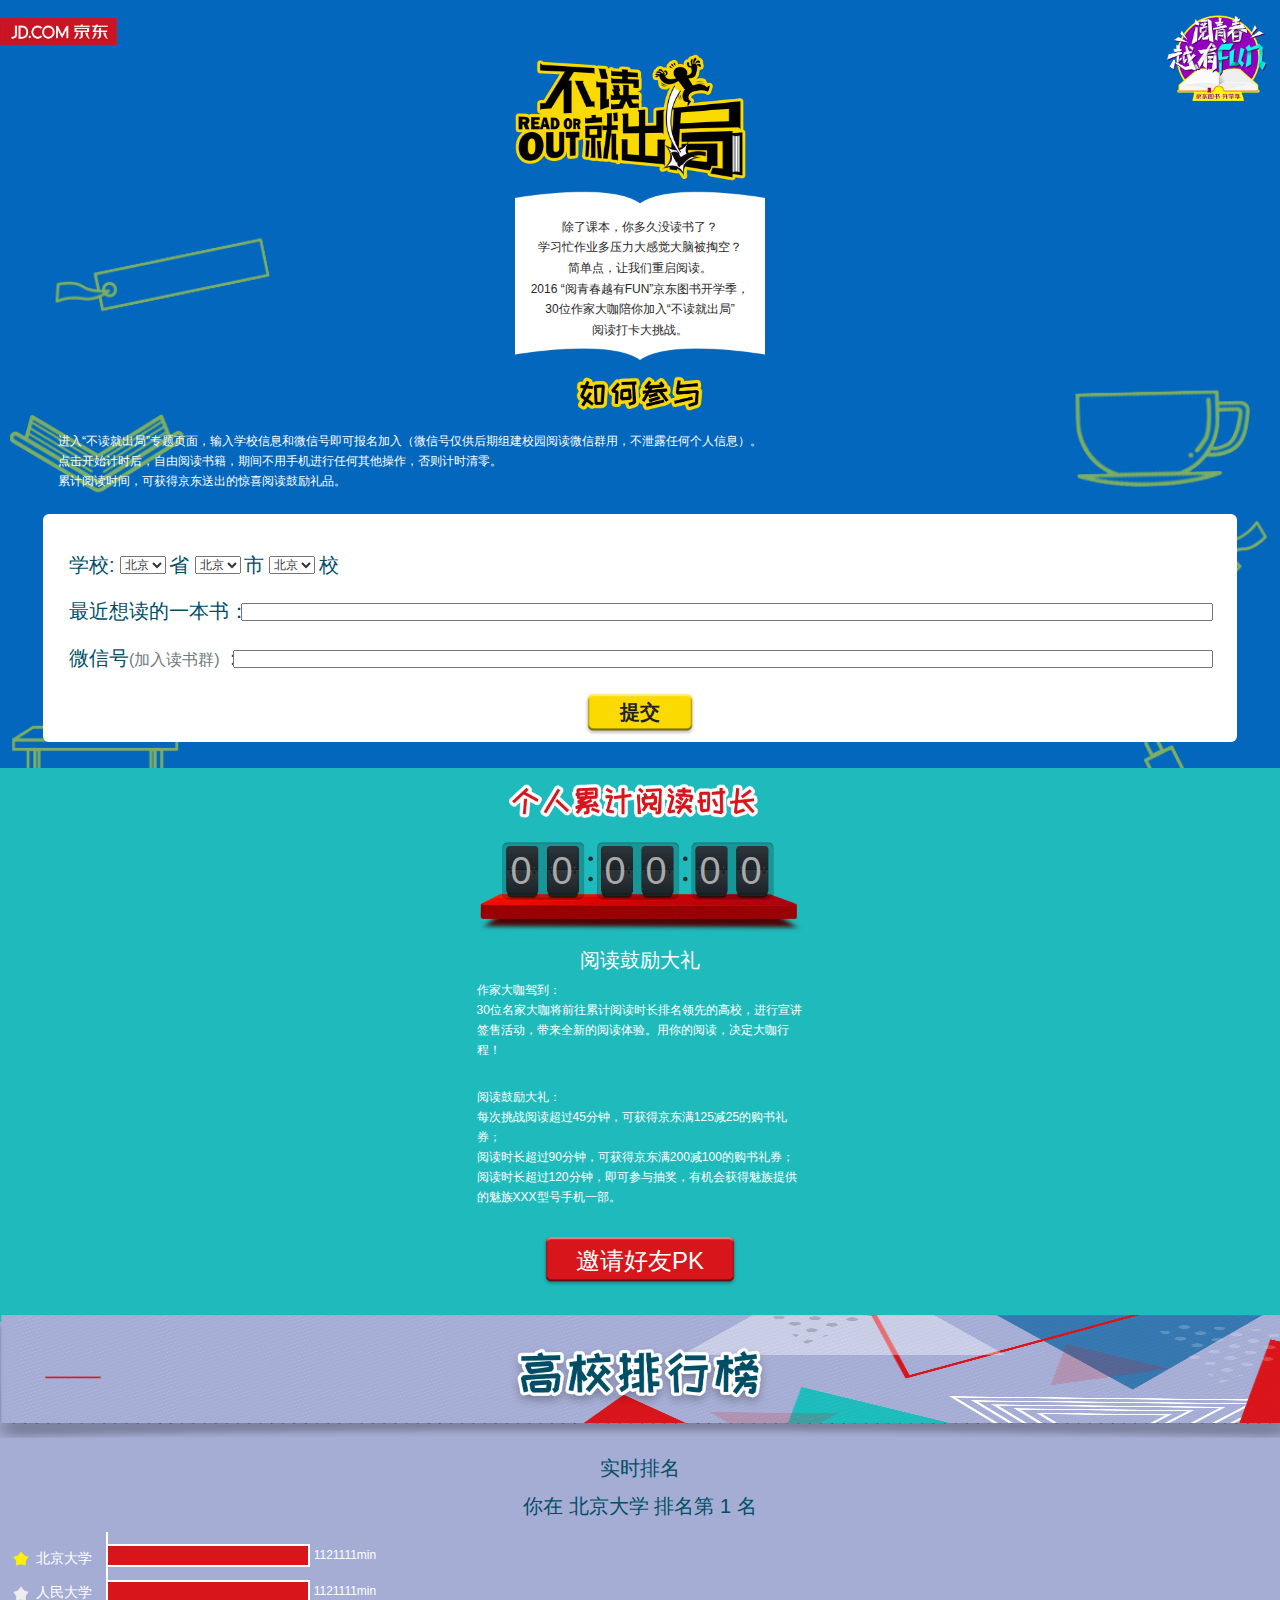
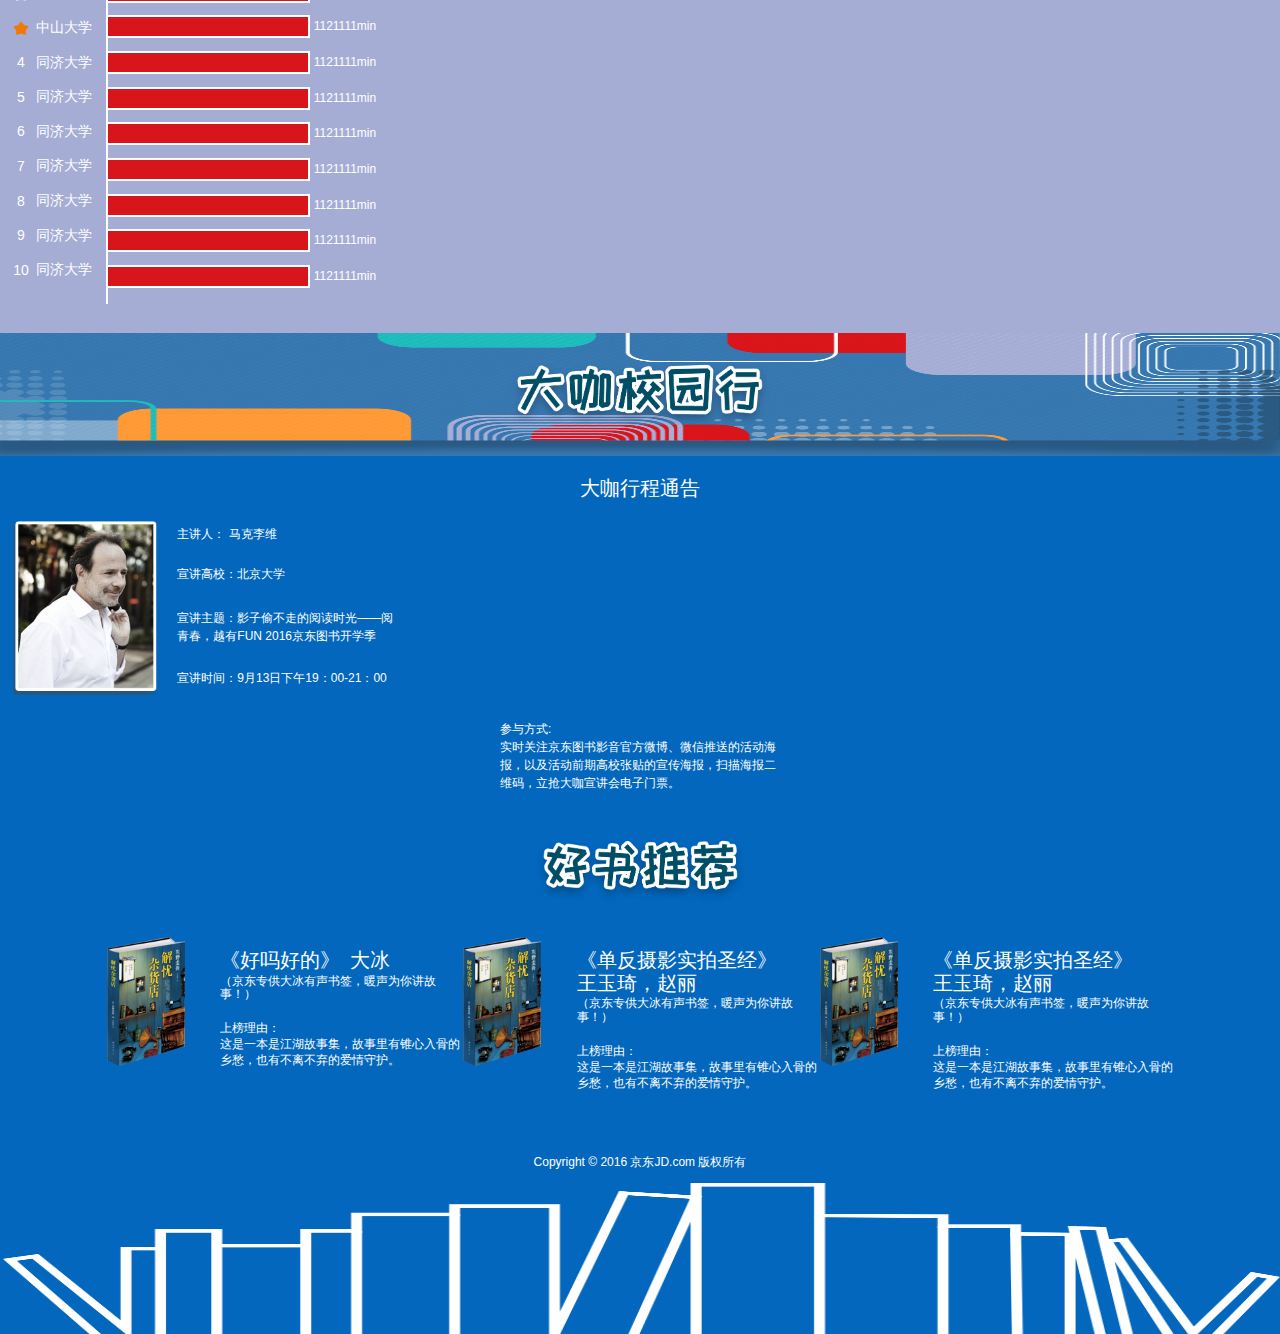
==== index2.html @ 6d3ac254 "fix: px2em." ====
<!DOCTYPE HTML>
<html>
<head>
    <meta http-equiv="Content-Type" content="text/html; charset=utf-8" />
    <meta name="viewport" content="width=device-width,height=device-height,inital-scale=1.0,maximum-scale=1.0,user-scalable=no;">
<title></title>
<link rel="stylesheet" type="text/css" charset="utf-8" href="./lib/reset.css" />
<link rel="stylesheet" type="text/css" charset="utf-8" href="./css/global.css" />
<link rel="stylesheet" type="text/css" charset="utf-8" href="./css/index.css" />
</head>
<body>
    <div class="content" id="index">
        <div class="index">
            <div class="first">
                <div class="logo"></div>
                <div class="right-logo"></div>
                <div class="index-center">
                    <div class="center-logo"></div>
                    <div class="center-book">
                        <p class="center-book-text first">除了课本，你多久没读书了？</p>
                        <p class="center-book-text">学习忙作业多压力大感觉大脑被掏空？</p>
                        <p class="center-book-text">简单点，让我们重启阅读。</p>
                        <p class="center-book-text">2016 “阅青春越有FUN”京东图书开学季，</p>
                        <p class="center-book-text">30位作家大咖陪你加入“不读就出局”</p>
                        <p class="center-book-text">阅读打卡大挑战。</p>
                    </p>
                </div>
                <div class="center-join"></div>
            </div>
            <div class="join">
                <p class="join-text">进入“不读就出局”专题页面，输入学校信息和微信号即可报名加入（微信号仅供后期组建校园阅读微信群用，不泄露任何个人信息）。</p>
                <p class="join-text">点击开始计时后，自由阅读书籍，期间不用手机进行任何其他操作，否则计时清零。</p>
                <p class="join-text">累计阅读时间，可获得京东送出的惊喜阅读鼓励礼品。</p>
                <div class="join-context">
                    <div class="context-submit">
                        <div class="submit-school">
                            <span class="text">学校:</span>
                            <select id="" name="">
                                <option value="">北京</option>
                            </select>
                            <span class="text">省</span>
                            <select id="" name="">
                                <option value="">北京</option>
                            </select>
                            <span class="text">市</span>
                            <select id="" name="">
                                <option value="">北京</option>
                            </select>
                            <span class="text">校</span>
                        </div>
                        <div class="recent-book">
                            <span class="text">最近想读的一本书：</span>
                            <span class="auto-input">
                                <input class="auto" type="text" />
                            </span>
                        </div>
                        <div class="wechat">
                            <span class="text">微信号<span class="text-min">(加入读书群)</span></span>
                            <span class="text">：</span>
                            <span class="auto-input">
                                <input class="auto" type="text" />
                            </span>
                        </div>
                        <div class="submit-button">提交</div>
                    </div>
                    <div class="context-start">
                        <div class="start-icon">开</br>始</div>
                        <div class="start-time">
                            <span class="start-hour">00</span>:<span class="start-min">00</span>:<span class="start-sec">00</span>
                        </div>
                    </div>
                    <div class="context-over">
                        <div class="over-title">您已挑战了<span class="over-time">60</span>min，收下京东送出的大礼券吧！</div>
                        <div class="over-gift">
                            <img src="./images/gift.png" alt="" class="gift-img" />
                        </div>
                    </div>
                </div>
            </div>
        </div>
        <div class="person-time">
            <div class="time-logo">
                <span class="time-hour-1">0</span>
                <span class="time-hour-2">0</span>
                <span class="time-min-1">0</span>
                <span class="time-min-2">0</span>
                <span class="time-sec-1">0</span>
                <span class="time-sec-2">0</span>
            </div>
            <div class="time-rule">
                <p class="rule-title">阅读鼓励大礼</p>
                <div class="rule-con">
                    <p class="rule-text">作家大咖驾到：</p>
                    <p class="rule-text">30位名家大咖将前往累计阅读时长排名领先的高校，进行宣讲签售活动，带来全新的阅读体验。用你的阅读，决定大咖行程！</p>
                    <p class="rule-text offset">阅读鼓励大礼：</p>
                    <p class="rule-text">每次挑战阅读超过45分钟，可获得京东满125减25的购书礼券；</p>
                    <p class="rule-text">阅读时长超过90分钟，可获得京东满200减100的购书礼券；</p>
                    <p class="rule-text">阅读时长超过120分钟，即可参与抽奖，有机会获得魅族提供的魅族XXX型号手机一部。</p>
                </div>
                <div class="invite">
                    邀请好友PK
                </div>
            </div>
        </div>
        <div class="school-rank">
            <div class="rank-header">
                <div class="rank-header-text"></div>
            </div>
            <div class="rank-report">
                <p class="report-title">实时排名</p>
                <p class="report-rank">
                    你在
                    <span class="school">北京大学</span>
                    排名第
                    <span class="rank">1</span>
                    名
                </p>
            </div>
            <div class="rank-graph">
                <div class="rank-school-names">
                    <div class="rank-school-name">
                        <span class="rank-fir ranks"></span>
                        <span class="rank-school">北京大学</span>
                    </div>
                    <div class="rank-school-name">
                        <span class="rank-sec ranks"></span>
                        <span class="rank-school">人民大学</span>
                    </div>
                    <div class="rank-school-name">
                        <span class="rank-thr ranks"></span>
                        <span class="rank-school">中山大学</span>
                    </div>
                    <div class="rank-school-name">
                        <span class="rank-num ranks">4</span>
                        <span class="rank-school">同济大学</span>
                    </div>
                    <div class="rank-school-name">
                        <span class="rank-num ranks">5</span>
                        <span class="rank-school">同济大学</span>
                    </div>
                    <div class="rank-school-name">
                        <span class="rank-num ranks">6</span>
                        <span class="rank-school">同济大学</span>
                    </div>
                    <div class="rank-school-name">
                        <span class="rank-num ranks">7</span>
                        <span class="rank-school">同济大学</span>
                    </div>
                    <div class="rank-school-name">
                        <span class="rank-num ranks">8</span>
                        <span class="rank-school">同济大学</span>
                    </div>
                    <div class="rank-school-name">
                        <span class="rank-num ranks">9</span>
                        <span class="rank-school">同济大学</span>
                    </div>
                    <div class="rank-school-name">
                        <span class="rank-num ranks">10</span>
                        <span class="rank-school">同济大学</span>
                    </div>
                </div>
                <div class="rank-school-mins">
                    <div class="rank-school-min">
                        <div class="rank-school-progress rank-school-progress-1"></div>
                        <div class="rank-school-minutes">
                            <span class="text">1121111</span>min
                        </div>
                    </div>
                    <div class="rank-school-min">
                        <div class="rank-school-progress rank-school-progress-1"></div>
                        <div class="rank-school-minutes">
                            <span class="text">1121111</span>min
                        </div>
                    </div>
                    <div class="rank-school-min">
                        <div class="rank-school-progress rank-school-progress-1"></div>
                        <div class="rank-school-minutes">
                            <span class="text">1121111</span>min
                        </div>
                    </div>
                    <div class="rank-school-min">
                        <div class="rank-school-progress rank-school-progress-1"></div>
                        <div class="rank-school-minutes">
                            <span class="text">1121111</span>min
                        </div>
                    </div>
                    <div class="rank-school-min">
                        <div class="rank-school-progress rank-school-progress-1"></div>
                        <div class="rank-school-minutes">
                            <span class="text">1121111</span>min
                        </div>
                    </div>
                    <div class="rank-school-min">
                        <div class="rank-school-progress rank-school-progress-1"></div>
                        <div class="rank-school-minutes">
                            <span class="text">1121111</span>min
                        </div>
                    </div>
                    <div class="rank-school-min">
                        <div class="rank-school-progress rank-school-progress-1"></div>
                        <div class="rank-school-minutes">
                            <span class="text">1121111</span>min
                        </div>
                    </div>
                    <div class="rank-school-min">
                        <div class="rank-school-progress rank-school-progress-1"></div>
                        <div class="rank-school-minutes">
                            <span class="text">1121111</span>min
                        </div>
                    </div>
                    <div class="rank-school-min">
                        <div class="rank-school-progress rank-school-progress-1"></div>
                        <div class="rank-school-minutes">
                            <span class="text">1121111</span>min
                        </div>
                    </div>
                    <div class="rank-school-min">
                        <div class="rank-school-progress rank-school-progress-1"></div>
                        <div class="rank-school-minutes">
                            <span class="text">1121111</span>min
                        </div>
                    </div>
                </div>
            </div>
        </div>
        <div class="school-travel">
            <div class="travel-header">
                <div class="travel-header-text"></div>
            </div>
            <div class="high-up">
                <div class="high-up-title">大咖行程通告</div>
                <div class="high-up-context">
                    <div class="high-up-img">
                        <img src="./images/pic.png" alt="" class="high-up-pic" />
                    </div>
                    <div class="high-up-ind">
                        <p class="high-up-host high-up-p"> 主讲人： <span class="ind-host">马克李维</span></p>
                        <p class="high-up-place high-up-p">宣讲高校：<span class="ind-place">北京大学</span></p>
                        <p class="high-up-topic high-up-p">宣讲主题：<span class="ind-topic">影子偷不走的阅读时光——阅青春，越有FUN  2016京东图书开学季</span></p>
                        <p class="high-up-time high-up-p">宣讲时间：<span class="ind-time">9月13日下午19：00-21：00</span></p>
                    </div>
                </div>
                <div class="high-up-join">
                    <p class="join-way">参与方式:</p>
                    <p class="join-way">实时关注京东图书影音官方微博、微信推送的活动海报，以及活动前期高校张贴的宣传海报，扫描海报二维码，立抢大咖宣讲会电子门票。</p>
                </div>
            </div>
            <div class="book-recommand">
                <div class="book-recommand-header"></div>
                <a href="javascript:void(0)" class="book-recommand-books">
                    <div class="books-pic">
                        <img src="./images/books.png" alt="" class="books-images" />
                    </div>
                    <div class="books-text">
                        <p class="books-title"><span class="title-name">《好吗好的》</span><span class="author">大冰</span></p>
                        <p class="books-tip">（京东专供大冰有声书签，暖声为你讲故事！）</p>
                        <p class="books-rank">上榜理由：</p>
                        <p class="books-rank-exc">这是一本是江湖故事集，故事里有锥心入骨的乡愁，也有不离不弃的爱情守护。</p>
                    </div>
                </a>
                <a href="javascript:void(0)" class="book-recommand-books">
                    <div class="books-pic">
                        <img src="./images/books.png" alt="" class="books-images" />
                    </div>
                    <div class="books-text">
                        <p class="books-title"><span class="title-name">《单反摄影实拍圣经》</span><span class="author">王玉琦，赵丽</span></p>
                        <p class="books-tip">（京东专供大冰有声书签，暖声为你讲故事！）</p>
                        <p class="books-rank">上榜理由：</p>
                        <p class="books-rank-exc">这是一本是江湖故事集，故事里有锥心入骨的乡愁，也有不离不弃的爱情守护。</p>
                    </div>
                </a>
                <a href="javascript:void(0)" class="book-recommand-books">
                    <div class="books-pic">
                        <img src="./images/books.png" alt="" class="books-images" />
                    </div>
                    <div class="books-text">
                        <p class="books-title"><span class="title-name">《单反摄影实拍圣经》</span><span class="author">王玉琦，赵丽</span></p>
                        <p class="books-tip">（京东专供大冰有声书签，暖声为你讲故事！）</p>
                        <p class="books-rank">上榜理由：</p>
                        <p class="books-rank-exc">这是一本是江湖故事集，故事里有锥心入骨的乡愁，也有不离不弃的爱情守护。</p>
                    </div>
                </a>
            </div>
            <div class="foot">
                <p class="foot-copyright">Copyright © 2016  京东JD.com 版权所有</p>
                <div class="foot-back"></div>
            </div>
        </div>
    </div>


<script type="text/javascript" charset="utf-8" src="./lib/zepto.min.js"></script>
<script type="text/javascript" charset="utf-8" src="./lib/sea.js"></script>
<script type="text/javascript">
seajs.config({
    charset: 'utf-8',
    timeout: 20000,
    debug: 2
});
seajs.use([
    './js/index.js'
]);
</script>
</body>
</html>
---- css/global.css ----
#index {
    font-family: "Helvetica";
    font-family: 黑体-简;
}
---- css/index.css ----
.index {
    width: 100%;
    min-height: 100%;
    background-color: #0267bd;
}
.index .first {
    width: 100%;
    overflow: hidden;
    background: url('../images/background.png') no-repeat;
    background-size: 100% auto;
    background-position: 9px 26px;
}
.index .first .logo {
    width: 117.333333px;
    height: 27px;
    background: url('../images/logo.png') no-repeat;
    background-size: 117.333333px 27px;
    float: left;
    margin: 18px 0 0 0;
}
.index .first .index-center {
    width: 250px;
    margin: 54px auto 0;
}
.first .index-center .center-logo {
    width: 231.333333px;
    height: 126.666667px;
    background: url('../images/title.png') no-repeat;
    background-size: 231.333333px 126.6666667px;
}
.first .index-center .center-book {
    width: 250px;
    height: 179px;
    background: url('../images/book.png') no-repeat;
    background-size: 250px 179px;
    overflow: hidden;
}
.first .index-center .center-book .center-book-text {
    margin: 7px 0 0 0;
    color: #272727;
    text-align: center;
}
.first .index-center .center-book .center-book-text.first {
    margin: 40px 0 0 0;
}
.index .first .center-join {
    width: 127.333333px;
    height: 35px;
    background: url('../images/join.png') no-repeat;
    background-size: 127.333333px 35px;
    margin: 16px auto 0;
}
.index .first .right-logo {
    width: 103.333333px;
    height: 88.333333px;
    background: url('../images/top-right.png') no-repeat;
    background-size: 103.333333px 88.333333px;
    float: right;
    margin: 13px 10px 0 0;
}
.index .join {
    width: 100%;
    padding: 20px 43px 26px;
    -webkit-box-sizing: border-box;
    box-sizing: border-box;
}
.index .join .join-text {
    color: #fff;
    padding: 0 0 0 15px;
    line-height: 20px;
}
.index .join .join-context {
    width: 100%;
    height: 228.333333px;
    margin: 23px 0 0 0;
    border-radius: 6px;
    background-color: #fff;
    overflow: hidden;
}
.index .join .join-context .context-submit {
    padding: 40px 26px 0;
}
.join-context .context-submit .submit-school {
}
.join-context .context-submit .submit-school .text,
.join-context .context-submit .recent-book .text,
.join-context .context-submit .wechat .text {
    color: #004e66;
    font-size: 20px;
}
.join-context .context-submit .submit-school select {
    vertical-align: 3px;
    margin: 0 0 0 2px;
}
.join-context .context-submit .auto-input {
    width: 100%;
    display: inline-block;
    margin: 0 0 0 -185px;
    padding: 0 0 0 174px;
    -webkit-box-sizing: border-box;
    box-sizing: border-box;
}
.join-context .context-submit .auto {
    width: 100%;
    vertical-align: 3px;
}
.join-context .context-submit .wechat .text-min {
    color: #6f7a7d;
    font-size: 16px;
}
.join-context .context-submit .wechat .auto-input {
    margin: 0 0 0 -179px;
    padding: 0 0 0 166px;
}
.join-context .context-submit .recent-book {
    margin: 24px 0 0 0;
}
.join-context .context-submit .wechat {
    margin: 24px 0 0 0;
}
.join-context .context-submit .submit-button {
    width: 114.333333px;
    height: 46.333333px;
    margin: 21px auto 0;
    background: url('../images/submit-info-button.png') no-repeat;
    background-size: 114.333333px 46.333333px;
    text-align: center;
    line-height: 42px;
    font-size: 20px;
    font-weight: bold;
    color: #202020;
}
.index .join .join-context .context-start {
    padding: 40px 26px 0;
    display: none;
}
.index .join .join-context .context-start .start-icon {
    width: 117.6666667px;
    height: 117.6666667px;
    background: url('../images/circle.png') no-repeat;
    background-size: 100% 100%;
    margin: 0 auto;
    padding: 22px 0 0 0;
    text-align: center;
    color: #fff;
    font-size: 34px;
    -webkit-box-sizing: border-box;
    box-sizing: border-box;
}
.index .join .join-context .context-start .start-time {
    color: #d7151a;
    font-size: 32px;
    margin: 14px auto 0;
    text-align: center;
}
.index .join .join-context .context-over {
    height: 168px;
    margin: 30px 54px;
    background-color: #ff9b37;
    border-radius: 5px;
    -webkit-box-sizing: border-box;
    box-sizing: border-box;
    box-shadow: 1px 3px 10px 2px #ccc;
    -webkit-box-shadow: 1px 3px 10px 2px #ccc;
    overflow: hidden;
    display: none;
}
.index .join .join-context .context-over .over-title {
    margin: 21px 14px 0;
    color: #fff;
    font-size: 17.333333px;
    text-align: center;
}
.index .join .join-context .context-over .over-gift {
    text-align: center;
    margin: -5px 0 0 0;
}
.index .join .join-context .context-over .over-gift .gift-img {
    width: 178px;
    height: 108.333333px;
}

.person-time {
    width: 100%;
    background-color: #1fbbbc;
    overflow: hidden;
    padding: 0 0 27px 0;
}
.person-time .time-logo {
    width: 327px;
    height: 149.333333px;
    background: url('../images/time.png') no-repeat;
    background-size: 327px 149.333333px;
    margin: 16px auto 0;
    position: relative;
}
.person-time .time-logo .time-hour-1,
.person-time .time-logo .time-hour-2,
.person-time .time-logo .time-min-1,
.person-time .time-logo .time-min-2,
.person-time .time-logo .time-sec-1,
.person-time .time-logo .time-sec-2 {
    font-size: 38px;
    color: #a9a9a9;
    position: absolute;
    top: 66px;
}
.person-time .time-logo .time-hour-1 {
    left: 34px;
}
.person-time .time-logo .time-hour-2 {
    left: 75px;
}
.person-time .time-logo .time-min-1 {
    left: 128px;
}
.person-time .time-logo .time-min-2 {
    left: 169px;
}
.person-time .time-logo .time-sec-1 {
    left: 223px;
}
.person-time .time-logo .time-sec-2 {
    left: 264px;
}
.person-time .time-rule {
    width: 327px;
    margin: 16px auto 0;
}
.person-time .time-rule .rule-title {
    font-size: 20px;
    text-align: center;
    margin: 0 0 8px 0;
}
.person-time .time-rule .rule-title,
.person-time .time-rule .rule-con {
    color: #fff;
}
.person-time .time-rule .rule-con .rule-text {
    line-height: 20px;
}
.person-time .time-rule .rule-con .rule-text.offset {
    margin: 27px 0 0 0;
}
.person-time .time-rule .invite {
    width: 198px;
    height: 54.333333px;
    line-height: 54px;
    background: url('../images/submit-button.png') no-repeat;
    background-size: 198px 54.333333px;
    margin: 27px auto 0;
    text-align: center;
    font-size: 24px;
    color: #fff;
}

.school-rank {
    width: 100%;
    background-color: #a6add4;
    padding: 0 0 29px 0;
    overflow: hidden;
}
.school-rank .rank-header {
    width: 100%;
    height: 123px;
    line-height: 123px;
    background: url('../images/second-header.png') no-repeat;
    background-size: 100% 123px;
    text-align: center;
}
.school-rank .rank-header .rank-header-text {
    width: 265.6666667px;
    height: 71.333333px;
    display: inline-block;
    background: url('../images/rank.png') no-repeat;
    background-size: 265.6666667px 71.333333px;
    vertical-align: middle;
}
.school-rank .rank-report {
    width: 100%;
    margin: 19px 0 0 0;
}
.school-rank .rank-report .report-title,
.school-rank .rank-report .report-rank {
    color: #004e66;
    font-size: 20px;
    text-align: center;
}
.school-rank .rank-report .report-title {
}
.school-rank .rank-report .report-rank {
    margin: 15px 0 0 0;
}
.school-rank .rank-graph {
    margin: 14px 0 0 0;
    padding: 0 0 0 13px;
    -webkit-box-sizing: border-box;
    box-sizing: border-box;
}
.school-rank .rank-graph .rank-school-names {
    width: 90px;
    display: inline-block;
}
.school-rank .rank-graph .rank-school-names .rank-school-name {
    margin: 18.6666667px 0 0 0;
}
.school-rank .rank-graph .rank-school-names .rank-school-name .ranks {
    width: 16px;
    height: 14.666667px;
    display: inline-block;
    vertical-align: middle;
    text-align: center;
    color: #fff;
    font-size: 14px;
}
.school-rank .rank-graph .rank-school-names .rank-school-name .rank-fir {
    background: url('../images/first.png') no-repeat;
    background-size: 16px 14.6666667px;
}
.school-rank .rank-graph .rank-school-names .rank-school-name .rank-sec {
    background: url('../images/second.png') no-repeat;
    background-size: 16px 14.6666667px;
}
.school-rank .rank-graph .rank-school-names .rank-school-name .rank-thr {
    background: url('../images/third.png') no-repeat;
    background-size: 16px 14.6666667px;
}
.school-rank .rank-graph .rank-school-names .rank-school-name .rank-school {
    color: #fff;
    font-size: 14px;
    margin: 0 0 0 4px;
    vertical-align: middle;
}
.school-rank .rank-graph .rank-school-mins {
    height: 100%;
    display: inline-block;
    border-left: 2px solid #fff;
    vertical-align: top;
}
.school-rank .rank-graph .rank-school-mins .rank-school-min {
    margin: 9px 0 0 0;
}
.school-rank .rank-graph .rank-school-mins .rank-school-min:nth-child(1) {
    margin: 12px 0 0 0;
}
.school-rank .rank-graph .rank-school-mins .rank-school-min:nth-child(10) {
    margin: 9px 0 12px 0;
}
.school-rank .rank-graph .rank-school-mins .rank-school-min .rank-school-progress {
    height: 19px;
    border: 2px solid #fff;
    border-width: 2px 2px 2px 0;
    display: inline-block;
}
.school-rank .rank-graph .rank-school-mins .rank-school-min .rank-school-progress-1 {
    width: 200px;
    background-color: #d7151a;
}
.school-rank .rank-graph .rank-school-mins .rank-school-min .rank-school-minutes {
    color: #fff;
    display: inline-block;
    vertical-align: 8px;
}

.school-travel {
    width: 100%:
    background-color: #3777af;
    overflow: hidden;
}
.school-travel .travel-header {
    width: 100%;
    height: 123px;
    line-height: 123px;
    background: url('../images/third-header.png') no-repeat;
    background-size: 100% 123px;
    text-align: center;
}
.school-travel .travel-header .travel-header-text {
    width: 265.6666667px;
    height: 71.333333px;
    display: inline-block;
    background: url('../images/school.png') no-repeat;
    background-size: 265.6666667px 71.333333px;
    vertical-align: middle;
}
.school-travel .high-up {
    width: 100%;
    padding: 21px 13px 0;
    -webkit-box-sizing: border-box;
    box-sizing: border-box;
}
.school-travel .high-up .high-up-title {
    color: #fff;
    font-size: 20px;
    text-align: center;
}
.school-travel .high-up .high-up-context {
    margin: 21px 0 0 0;
}
.school-travel .high-up .high-up-context .high-up-img {
    display: inline-block;
}
.school-travel .high-up .high-up-context .high-up-img .high-up-pic {
    width: 144px;
    height: 174px;
}
.school-travel .high-up .high-up-context .high-up-ind {
    width: 220px;
    display: inline-block;
    margin: 0 0 0 17px;
    vertical-align: top;
}
.school-travel .high-up .high-up-context .high-up-ind .high-up-p {
    color: #fff;
    font-size: 12px;
}
.school-travel .high-up .high-up-context .high-up-ind .high-up-host {
    margin: 7px 0 0 0;
}
.school-travel .high-up .high-up-context .high-up-ind .high-up-place {
    margin: 27px 0 0 0;
}
.school-travel .high-up .high-up-context .high-up-ind .high-up-topic {
    margin: 27px 0 0 0;
    line-height: 18px;
}
.school-travel .high-up .high-up-context .high-up-ind .high-up-time {
    margin: 27px 0 0 0;
}
.school-travel .high-up .high-up-join {
    width: 280px;
    margin: 22px auto 0;
    color: #fff;
    line-height: 18px;
}
.school-travel .high-up .high-up-join .join-way {
    line-height: 18px;
}
.school-travel .book-recommand {
    width: 100%;
    padding: 43px 19px 0;
    -webkit-box-sizing: border-box;
    box-sizing: border-box;
    text-align: center;
}
.school-travel .book-recommand .book-recommand-header {
    width: 215px;
    height: 69.6666667px;
    background: url('../images/recommand.png') no-repeat;
    background-size: 100% 100%;
    margin: 0 auto;
}
.school-travel .book-recommand .book-recommand-books {
    display: inline-block;
    margin: 32px 0 0 0;
}
.school-travel .book-recommand-books .books-pic {
    display: inline-block;
}
.school-travel .book-recommand-books .books-pic .books-images {
    width: 78px;
    height: 129.333333px;
}
.school-travel .book-recommand-books .books-text {
    width: 240px;
    margin: 12px 0 0 32px;
    color: #fff;
    display: inline-block;
    vertical-align: top;
    text-align: left;
}
.school-travel .book-recommand-books .books-text .books-title {
    font-size: 20px;
}
.school-travel .book-recommand-books .books-text .books-title .title-name {
    margin: 0 10px 0 0;
}
.school-travel .book-recommand-books .books-text .books-title .author {
    display: inline-block;
}
.school-travel .book-recommand-books .books-text .books-tip {
    margin: 3px 0 0 0;
    font-size: 12px;
}
.school-travel .book-recommand-books .books-text .books-rank {
    margin: 18px 0 0 0;
    font-size: 12px;
    line-height: 16px;
}
.school-travel .book-recommand-books .books-text .books-rank-exc {
    font-size: 12px;
    line-height: 16px;
}

.school-travel .foot {
    width: 100%;
    margin: 65px 0 0 0;
}
.school-travel .foot .foot-copyright {
    font-size: 12px;
    color: #fff;
    text-align: center;
}
.school-travel .foot .foot-back {
    width: 100%;
    height: 150.6666667px;
    margin: 14px 0 0 0;
    background: url('../images/footer.png') no-repeat;
    background-size: 100% 100%;
}
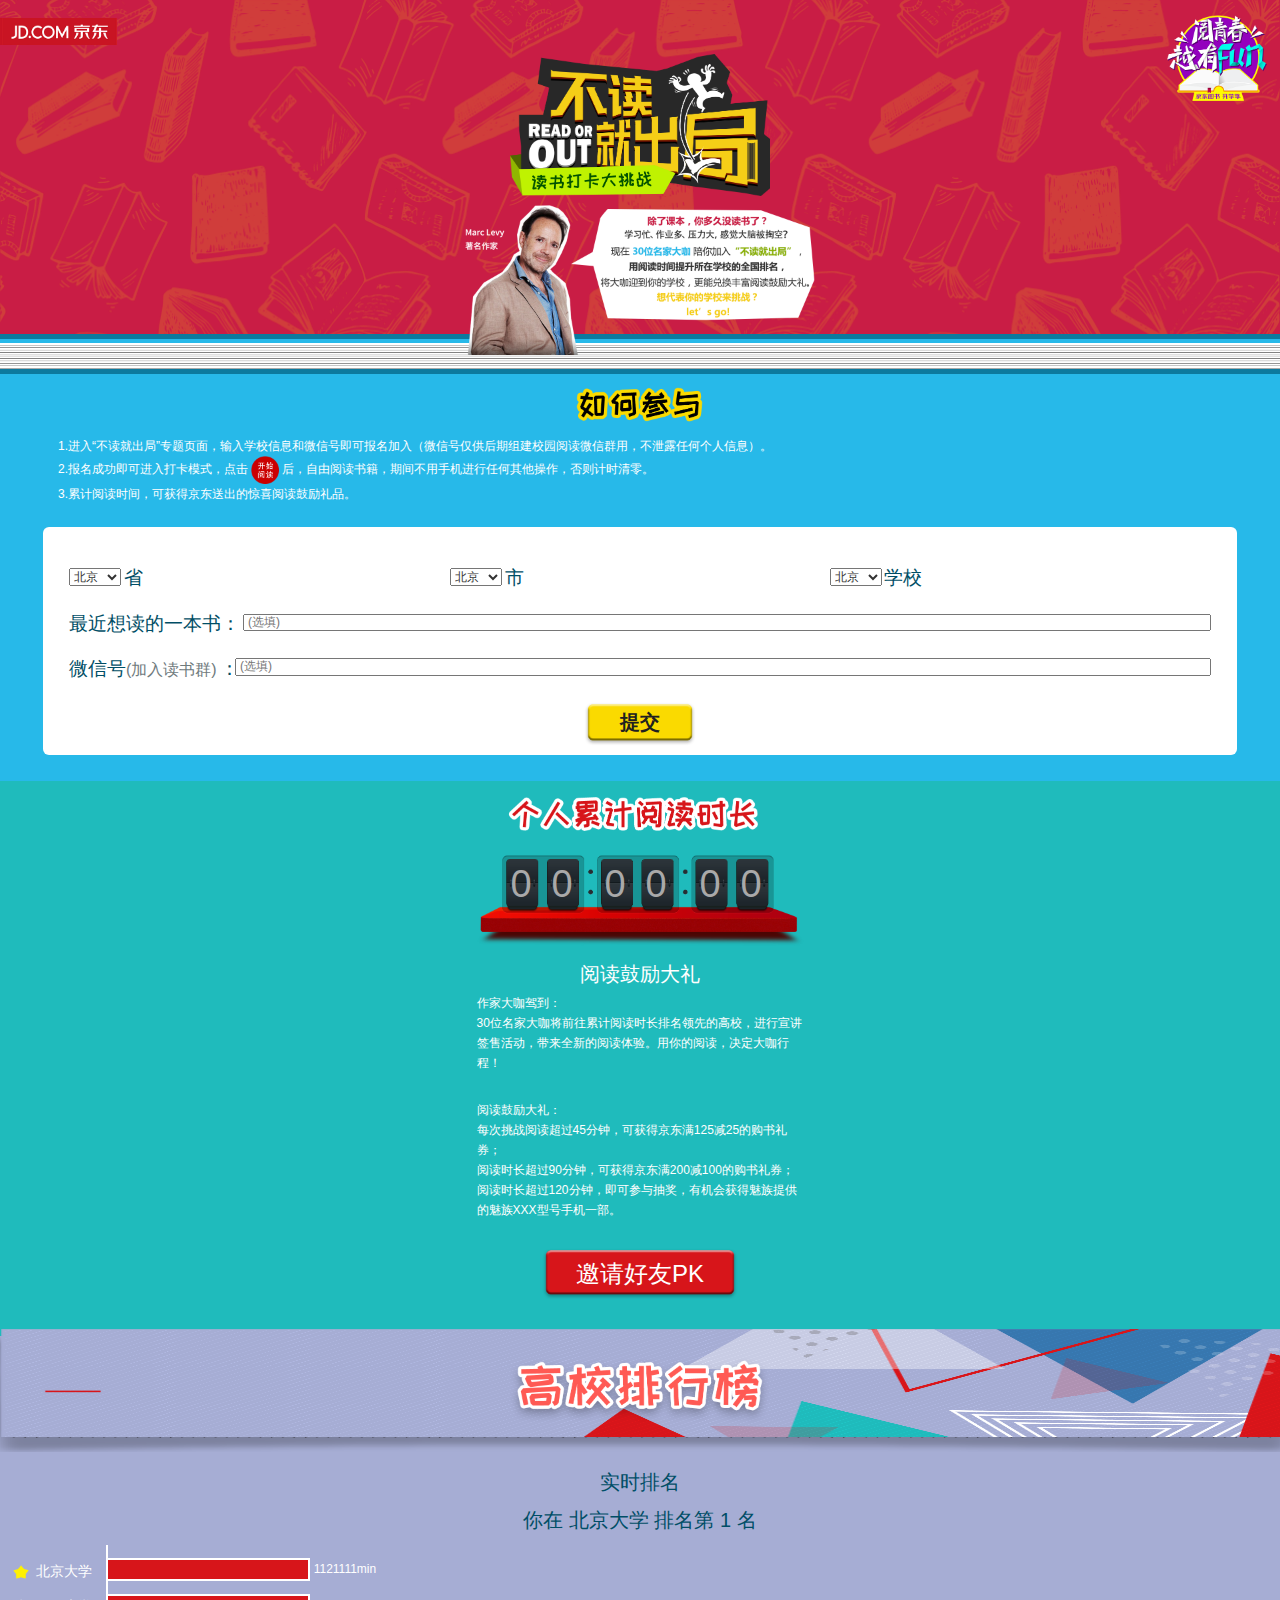
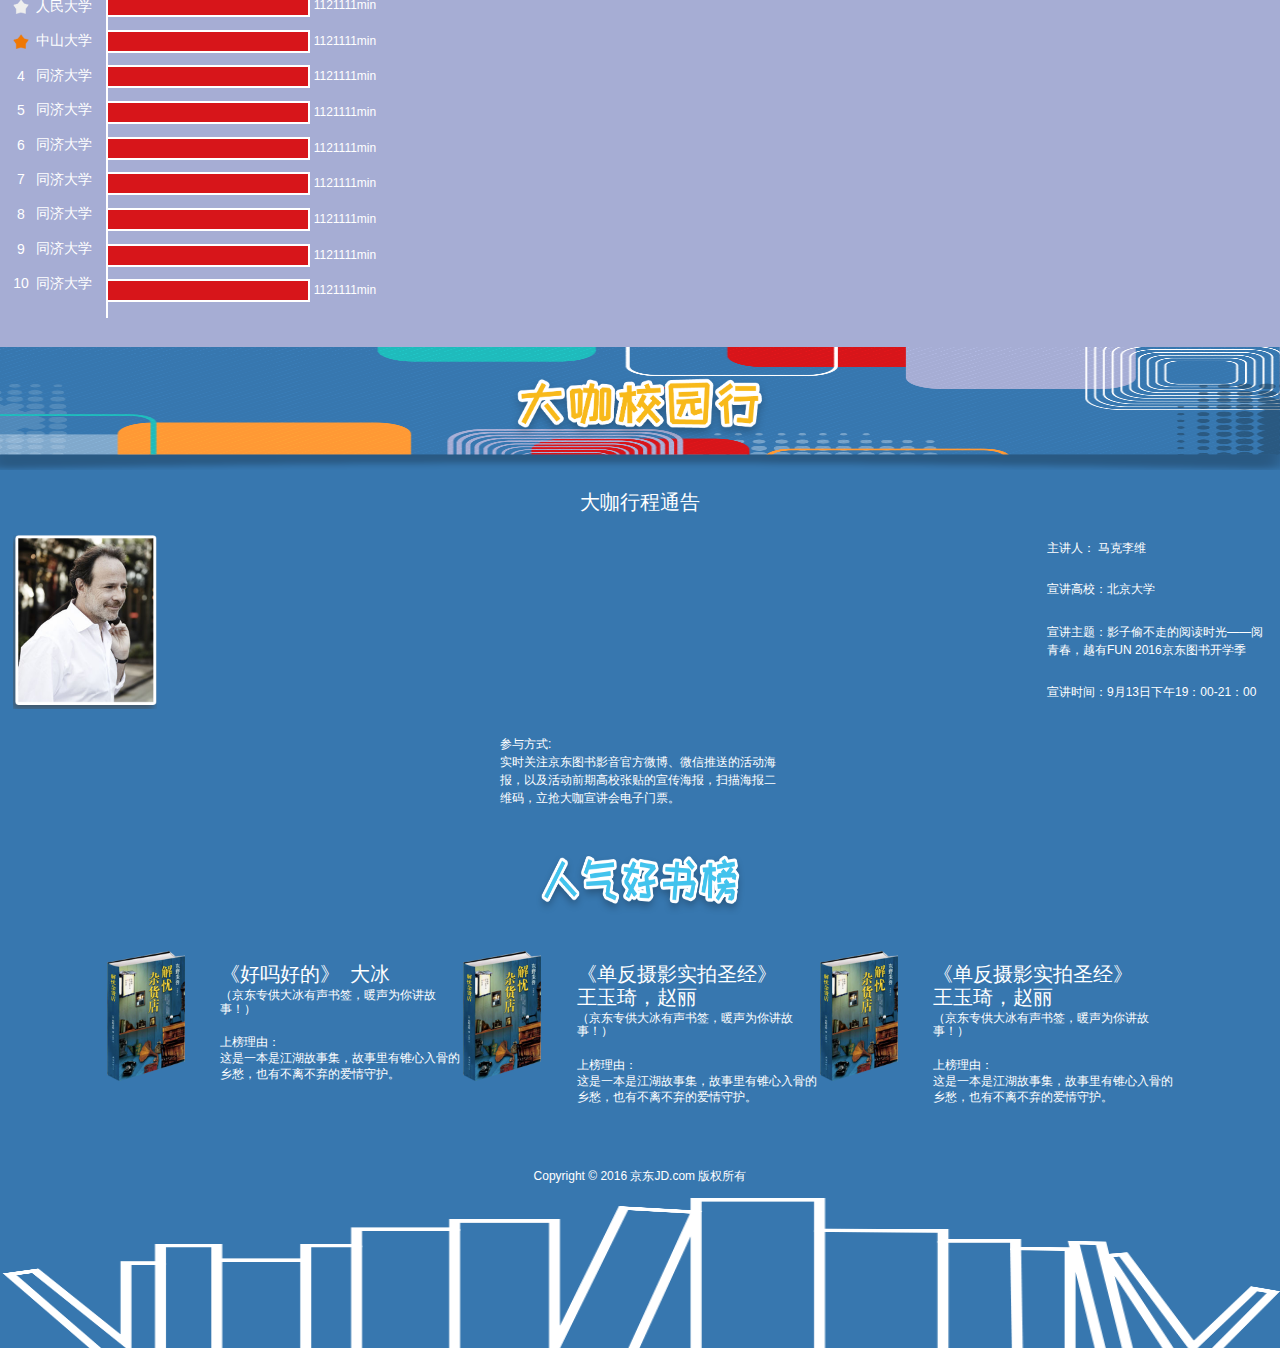
==== commit c8687858: "fix: 去他妈的改ui" ====
--- a/index2.html
+++ b/index2.html
@@ -16,6 +16,7 @@
                 <div class="right-logo"></div>
                 <div class="index-center">
                     <div class="center-logo"></div>
+                    <!--
                     <div class="center-book">
                         <p class="center-book-text first">除了课本，你多久没读书了？</p>
                         <p class="center-book-text">学习忙作业多压力大感觉大脑被掏空？</p>
@@ -23,42 +24,50 @@
                         <p class="center-book-text">2016 “阅青春越有FUN”京东图书开学季，</p>
                         <p class="center-book-text">30位作家大咖陪你加入“不读就出局”</p>
                         <p class="center-book-text">阅读打卡大挑战。</p>
-                    </p>
-                </div>
+                    </div>
+                    -->
+                </div>
+                <div class="center-logo-text"></div>
+                <div class="center-join-head"></div>
+            </div>
+            <div class="join">
                 <div class="center-join"></div>
-            </div>
-            <div class="join">
-                <p class="join-text">进入“不读就出局”专题页面，输入学校信息和微信号即可报名加入（微信号仅供后期组建校园阅读微信群用，不泄露任何个人信息）。</p>
-                <p class="join-text">点击开始计时后，自由阅读书籍，期间不用手机进行任何其他操作，否则计时清零。</p>
-                <p class="join-text">累计阅读时间，可获得京东送出的惊喜阅读鼓励礼品。</p>
+                <p class="join-text">1.进入“不读就出局”专题页面，输入学校信息和微信号即可报名加入（微信号仅供后期组建校园阅读微信群用，不泄露任何个人信息）。</p>
+                <p class="join-text">2.报名成功即可进入打卡模式，点击<span class="start"></span>后，自由阅读书籍，期间不用手机进行任何其他操作，否则计时清零。</p>
+                <p class="join-text">3.累计阅读时间，可获得京东送出的惊喜阅读鼓励礼品。</p>
                 <div class="join-context">
                     <div class="context-submit">
                         <div class="submit-school">
-                            <span class="text">学校:</span>
-                            <select id="" name="">
-                                <option value="">北京</option>
-                            </select>
-                            <span class="text">省</span>
-                            <select id="" name="">
-                                <option value="">北京</option>
-                            </select>
-                            <span class="text">市</span>
-                            <select id="" name="">
-                                <option value="">北京</option>
-                            </select>
-                            <span class="text">校</span>
+                            <span class="city fir">
+                                <select id="" name="">
+                                    <option value="">北京</option>
+                                </select>
+                                <span class="text">省</span>
+                            </span>
+                            <span class="city fir">
+                                <select id="" name="">
+                                    <option value="">北京</option>
+                                </select>
+                                <span class="text">市</span>
+                            </span>
+                            <span class="city">
+                                <select id="" name="">
+                                    <option value="">北京</option>
+                                </select>
+                                <span class="text">学校</span>
+                            </span>
                         </div>
                         <div class="recent-book">
                             <span class="text">最近想读的一本书：</span>
                             <span class="auto-input">
-                                <input class="auto" type="text" />
+                                <input class="auto" placeholder="(选填)" type="text" />
                             </span>
                         </div>
                         <div class="wechat">
                             <span class="text">微信号<span class="text-min">(加入读书群)</span></span>
                             <span class="text">：</span>
                             <span class="auto-input">
-                                <input class="auto" type="text" />
+                                <input class="auto" placeholder="(选填)" type="text" />
                             </span>
                         </div>
                         <div class="submit-button">提交</div>
--- a/css/index.css
+++ b/css/index.css
@@ -1,14 +1,14 @@
 .index {
     width: 100%;
     min-height: 100%;
-    background-color: #0267bd;
+    background-color: #27b9e9;
 }
 .index .first {
     width: 100%;
     overflow: hidden;
     background: url('../images/background.png') no-repeat;
     background-size: 100% auto;
-    background-position: 9px 26px;
+    background-color: #c91d45;
 }
 .index .first .logo {
     width: 117.333333px;
@@ -19,36 +19,56 @@
     margin: 18px 0 0 0;
 }
 .index .first .index-center {
-    width: 250px;
+    width: 260px;
     margin: 54px auto 0;
 }
 .first .index-center .center-logo {
-    width: 231.333333px;
-    height: 126.666667px;
+    width: 259.6666667px;
+    height: 142.333333px;
     background: url('../images/title.png') no-repeat;
-    background-size: 231.333333px 126.6666667px;
+    background-size: 100% 100%;
+}
+.first .center-logo-text {
+    width: 350px;
+    height: 150px;
+    margin: 9px auto;
+    background: url('../images/big-ka.png') no-repeat;
+    background-size: 100% 100%;
+    position: relative;
+    z-index: 100;
 }
 .first .index-center .center-book {
     width: 250px;
     height: 179px;
     background: url('../images/book.png') no-repeat;
-    background-size: 250px 179px;
-    overflow: hidden;
+    background-size: 100% 100%;
+    overflow: hidden;
+    /*width: 187.5pt;
+    height: 134.25pt;*/
 }
 .first .index-center .center-book .center-book-text {
     margin: 7px 0 0 0;
     color: #272727;
     text-align: center;
+    font-size: 15.525px;
+    font-size: 12px;
 }
 .first .index-center .center-book .center-book-text.first {
     margin: 40px 0 0 0;
 }
-.index .first .center-join {
+.index .first .center-join-head {
+    width: 100%;
+    height: 40px;
+    margin: -30px 0 0 0;
+    background: url('../images/bac.png') repeat-y;
+    background-size: 100% 100%;
+}
+.index .join .center-join {
     width: 127.333333px;
     height: 35px;
     background: url('../images/join.png') no-repeat;
     background-size: 127.333333px 35px;
-    margin: 16px auto 0;
+    margin: -7px auto 14px;
 }
 .index .first .right-logo {
     width: 103.333333px;
@@ -68,6 +88,16 @@
     color: #fff;
     padding: 0 0 0 15px;
     line-height: 20px;
+    font-size: 12px;
+}
+.index .join .join-text .start {
+    width: 27.6666667px;
+    height: 27.6666667px;
+    display: inline-block;
+    margin: 0 3px;
+    background: url('../images/begin-reader.png') no-repeat;
+    background-size: 100% 100%;
+    vertical-align: middle;
 }
 .index .join .join-context {
     width: 100%;
@@ -81,28 +111,41 @@
     padding: 40px 26px 0;
 }
 .join-context .context-submit .submit-school {
+    font-size: 0;
 }
 .join-context .context-submit .submit-school .text,
 .join-context .context-submit .recent-book .text,
 .join-context .context-submit .wechat .text {
     color: #004e66;
-    font-size: 20px;
+    font-size: 19px;
+}
+.join-context .context-submit .submit-school .city {
+    width: 33.333333%;
+    display: inline-block;
 }
 .join-context .context-submit .submit-school select {
+    width: 52px;
     vertical-align: 3px;
-    margin: 0 0 0 2px;
+    margin: 0 2px 0 0;
+}
+.join-context .context-submit .submit-school .city.fir select {
+    margin: 0 3px 0 0;
 }
 .join-context .context-submit .auto-input {
     width: 100%;
     display: inline-block;
     margin: 0 0 0 -185px;
-    padding: 0 0 0 174px;
+    padding: 1px 0 1px 174px;
+    float: right;
     -webkit-box-sizing: border-box;
     box-sizing: border-box;
 }
 .join-context .context-submit .auto {
     width: 100%;
+    padding: 0 0 0 3px;
     vertical-align: 3px;
+    -webkit-box-sizing: border-box;
+    box-sizing: border-box;
 }
 .join-context .context-submit .wechat .text-min {
     color: #6f7a7d;
@@ -341,7 +384,7 @@
     margin: 9px 0 0 0;
 }
 .school-rank .rank-graph .rank-school-mins .rank-school-min:nth-child(1) {
-    margin: 12px 0 0 0;
+    margin: 13px 0 0 0;
 }
 .school-rank .rank-graph .rank-school-mins .rank-school-min:nth-child(10) {
     margin: 9px 0 12px 0;
@@ -363,7 +406,7 @@
 }
 
 .school-travel {
-    width: 100%:
+    width: 100%;
     background-color: #3777af;
     overflow: hidden;
 }
@@ -406,9 +449,14 @@
 }
 .school-travel .high-up .high-up-context .high-up-ind {
     width: 220px;
-    display: inline-block;
-    margin: 0 0 0 17px;
+    float: right;
+    display: inline-block;
+    /*margin: 0 0 0 17px;*/
     vertical-align: top;
+    /*padding-left: 155px;
+    margin-left: -147px;*/
+    box-sizing: border-box;
+    -webkit-box-sizing: border-box;
 }
 .school-travel .high-up .high-up-context .high-up-ind .high-up-p {
     color: #fff;
